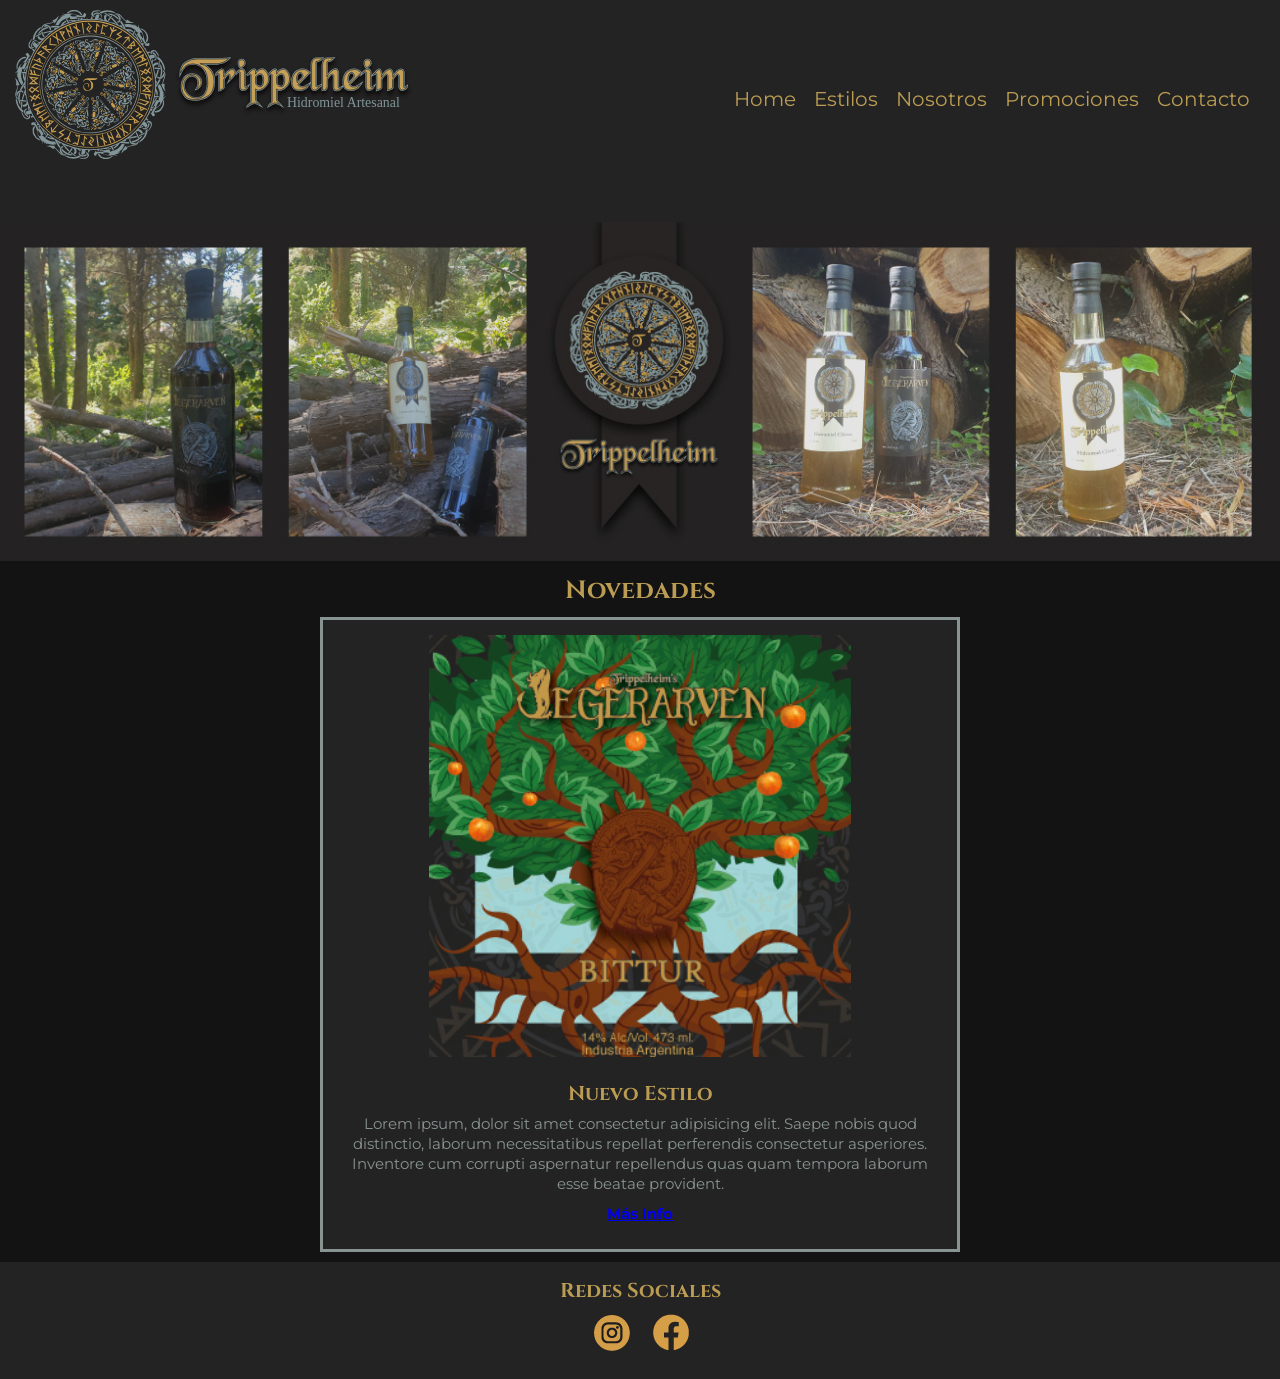
==== index.html @ 4714e565 "subida de repositorio" ====
<!DOCTYPE html>
<html lang="en">
<head>
	<meta charset="UTF-8">
	<meta name="viewport" content="width=device-width, initial-scale=1.0">
	<title>Trippelheim Hidromiel Artesanal</title>
	<link rel="stylesheet" href="css/style.css">

	<link rel="stylesheet" href="css/animate.css">
    <link rel="stylesheet" href="https://cdnjs.cloudflare.com/ajax/libs/animate.css/4.1.1/animate.min.css"/>

</head>
<body class="contenedor">
	<header class="encabezado" id="header">
		<nav>
		<a href="index.html">
			<img src="img/isologotipo.svg" alt="Isologotipo de Trippelheim" id="isologotipo" class="animate__animated animate__fadeInLeft">
		</a>
			<ul>
				<li><a href="index.html">Home</a></li>
				<li><a href="paginas/estilos.html">Estilos</a></li>
				<li><a href="paginas/nosotros.html">Nosotros</a></li>
				<li><a href="paginas/promociones.html">Promociones</a></li>
				<li><a href="paginas/contacto.html">Contacto</a></li>
			</ul>
	    </nav>
		<img src="img/header.jpg" alt="Hidromiel Artesanal" width="100%">
	</header>
	<main class="novedades" id="main">
		<section class="textCenter">
			<h1 class="animate__animated animate__fadeInDown">Novedades</h1>
			<!--Carrousel de novedades con sus imgs respectivas-->
			<article class="bgBlack">
				<img src="img/nuevo-estilo.jpg" alt="Nuevo Estilo de Trippelheim Latas Bittur">
				<h2>Nuevo Estilo</h2>
				<p>Lorem ipsum, dolor sit amet consectetur adipisicing elit. Saepe nobis quod distinctio, laborum necessitatibus repellat perferendis consectetur asperiores. Inventore cum corrupti aspernatur repellendus quas quam tempora laborum esse beatae provident.</p>
				<h4><a href="paginas/estilos.html#bittur">Más Info</a></h4>
			</article>
		</section>
	</main>
	<footer class="pie textCenter bgBlack" id="footer">
		<div class="wow animate__animated animate__fadeInUp">
			<h3>Redes Sociales</h3>
			<a href="https://instagram.com/trippelheim" target="_blank">
				<img src="img/instagram.png" alt="Instagram Trippelheim">
			</a>
			<a href="https://facebook.com/Trippelheim" target="_blank">
				<img src="img/facebook.png" alt="Facebook Trippelheim">
			</a>
		</div>
	</footer>

	<script src="js/wow.min.js"></script>
    <script>
    	new WOW().init();
    </script>

</body>
</html>
---- css/style.css ----
@import url('https://fonts.googleapis.com/css2?family=Cinzel:wght@400;600&family=Montserrat:ital,wght@0,300;0,600;1,300;1,800&display=swap');

*{
    font-family: 'Montserrat', sans-serif;
    margin: 0;
    padding: 0;
    box-sizing: border-box;
}

html{
    font-size: 62.5%;
}

body{
    background-color: #131313;
}

h1, h2, h3{
    color: #BA9C53;
    font-family: 'Cinzel', serif;
    font-size: 1.4rem;
}

h1{
    margin-top: 10px;
}

h4{
    font-size: 1.3rem;
}

p{
    color: #879492;
    line-height: 2rem;
    font-size: 1.3rem;
}

legend{
    color: #BA9C53;
    font-family: 'Cinzel', serif;
    font-size: 1.4rem;
}

.encabezado #isologotipo{
    width: 200px;
    margin-bottom: 30px;
}

/* inicia botonera */
.encabezado nav{
    background-color: #242323;
    position: sticky;
    top: 0;
    padding: 10px 15px;
    display: flex;
    flex-direction: column;
    align-items: center;
}
    
    .encabezado nav a{
        text-decoration: none;
    }

    .encabezado nav ul{
        display: flex;
    }

        .encabezado nav ul li{
            list-style: none;
            margin-right: 10px;
        }

            .encabezado nav ul li a{
                color: #BA9C53;
                text-decoration: none;
                font-size: 1rem;
            }

            .encabezado nav ul li a:hover{
                font-weight: 600;
                color: #879492;
            }
/* termina botonera */

.textCenter{
    text-align: center;
}

.textGold{
    color: #BA9C53;
}

.textSilver{
    color: #879492;
}

.bgBlack{
    background-color: #242323;
}

.novedades section article{
    width: 70%;
    height: auto;
    line-height: 4rem;
    overflow: auto;
    margin: 10px auto;
    margin-top: 10px;
    margin-bottom: 10px;
    padding: 15px;
    box-sizing: border-box;
    border: solid 3px #879492;
}
    
    .novedades section article img{
        width: 90%;
    }

.estilos section article{
    width: 70%;
    height: auto;
    line-height: 5rem;
    overflow: auto;
    margin: 10px auto;
    margin-top: 10px;
    margin-bottom: 10px;
    padding: 15px;
    box-sizing: border-box;
    border: solid 3px #879492;
    background-color: #242323;
}

    .estilos section article img{
        width: 90%;
    }

.nosotros section article{
    width: 70%;
    height: auto;
    line-height: 4rem;
    overflow: auto;
    margin: 10px auto;
    margin-top: 10px;
    margin-bottom: 10px;
    padding: 15px;
    box-sizing: border-box;
    border: solid 3px #879492;
    background-color: #242323;
}

.nosotros section div{
    width: 70%;
    height: auto;
    margin: 10px auto;
    box-sizing: border-box;
    display: flex;
    flex-direction: column;
    align-items: center;
}

    .nosotros section div img{
        width: 100%;
        height: auto;
        display: flex;
        flex-direction: column;
        align-items: center;
    }

.form section article{
    width: 70%;
    height: auto;
    line-height: 3rem;
    overflow: auto;
    margin: 5px auto;
    margin-top: 10px;
    margin-bottom: 10px;
    padding: 10px;
    font-size: 1.2rem;
    color: #879492;
}

.table section table{
    line-height: 2rem;
    overflow: auto;
    margin: 5px auto;
    margin-top: 5px;
    margin-bottom: 5px;
    padding: 10px;
    font-size: 1rem;
    color: #879492;
}

.pie{
    padding: 15px 0;
}

    .pie a{
        text-decoration: none;
    }

.contenedor{
    display: grid;
    grid-template-columns: 1fr;
    grid-template-rows: auto;
    grid-template-areas: "header" "main" "footer";
}

#header{
    grid-area: header;
}

#main{
    grid-area: main;
}

#footer{
    grid-area: footer;
}

/* media queries */
@media (min-width: 368px){

    .encabezado nav ul li{
                margin-right: 15px;
    }

        .encabezado nav ul li a{
                    font-size: 1.2rem;
                }

    .nosotros section div img{
        width: 90%;
    }
}

@media (min-width: 768px){
    .contenedor{
        grid-template-columns: 2fr;
        grid-template-rows: auto;
        grid-template-areas: "header header" "main main" "footer footer";
    }

    .encabezado #isologotipo{
    width: 300px;
    margin-bottom: 50px;
    }

    .encabezado nav ul li a{
                font-size: 1.7rem;
            }

    .form section article{
        width: 100%;
        height: auto;
        line-height: 4rem;
        overflow: auto;
        margin: 10px auto;
        margin-top: 10px;
        margin-bottom: 10px;
        padding: 10px;
        font-size: 1.5rem;
        color: #879492;
    }

    .table section table{
    line-height: 3rem;
    overflow: auto;
    margin: 10px auto;
    margin-top: 10px;
    margin-bottom: 10px;
    padding: 15px;
    font-size: 1.5rem;
    color: #879492;
    }

    h1, h2, h3{
    font-size: 1.7rem;
    }

    h4{
        font-size: 1.5rem;
    }

    p{
        font-size: 1.5rem;
    }

    #main{
        display: flex;
        flex-direction: column;
        align-items: center;
    }

    .novedades section article{
        width: 50%;
    }

        .novedades section article img{
            width:70%;
            height: auto;
        }

    .estilos section article{
        width: 50%;
    }

        .estilos section article img{
            width: 70%;
            height: auto;
        }
    .nosotros section div img{
        width: 70%;
    }
}

@media (min-width: 1024px){
    .contenedor{
        grid-template-columns: 3fr;
        grid-template-rows: auto;
        grid-template-areas: "header header header" 
        "main main main" "footer footer footer";
    }

    .encabezado #isologotipo{
    width: 400px;
    margin-bottom: 50px;
    }

    .encabezado nav{
        background-color: #242323;
        position: sticky;
        top: 0;
        padding: 10px 15px;
        width: 100%;
        flex-direction: row;
        justify-content: space-between;
    }
        
        .encabezado nav a{
            text-decoration: none;
        }

        .encabezado nav ul{
            display: inline-block;
            margin-left: 15px;
        }

            .encabezado nav ul li{
                list-style: none;
                display: inline-block;
                margin-right: 15px;
                margin-top: -20px;
                height: 30px;
                vertical-align: middle;
            }

                .encabezado nav ul li a{
                    color: #BA9C53;
                    text-decoration: none;
                    font-size: 2rem;
                }

    h1{
        font-size: 2.5rem;
    }

    h2, h3{
    font-size: 2rem;
    }
}
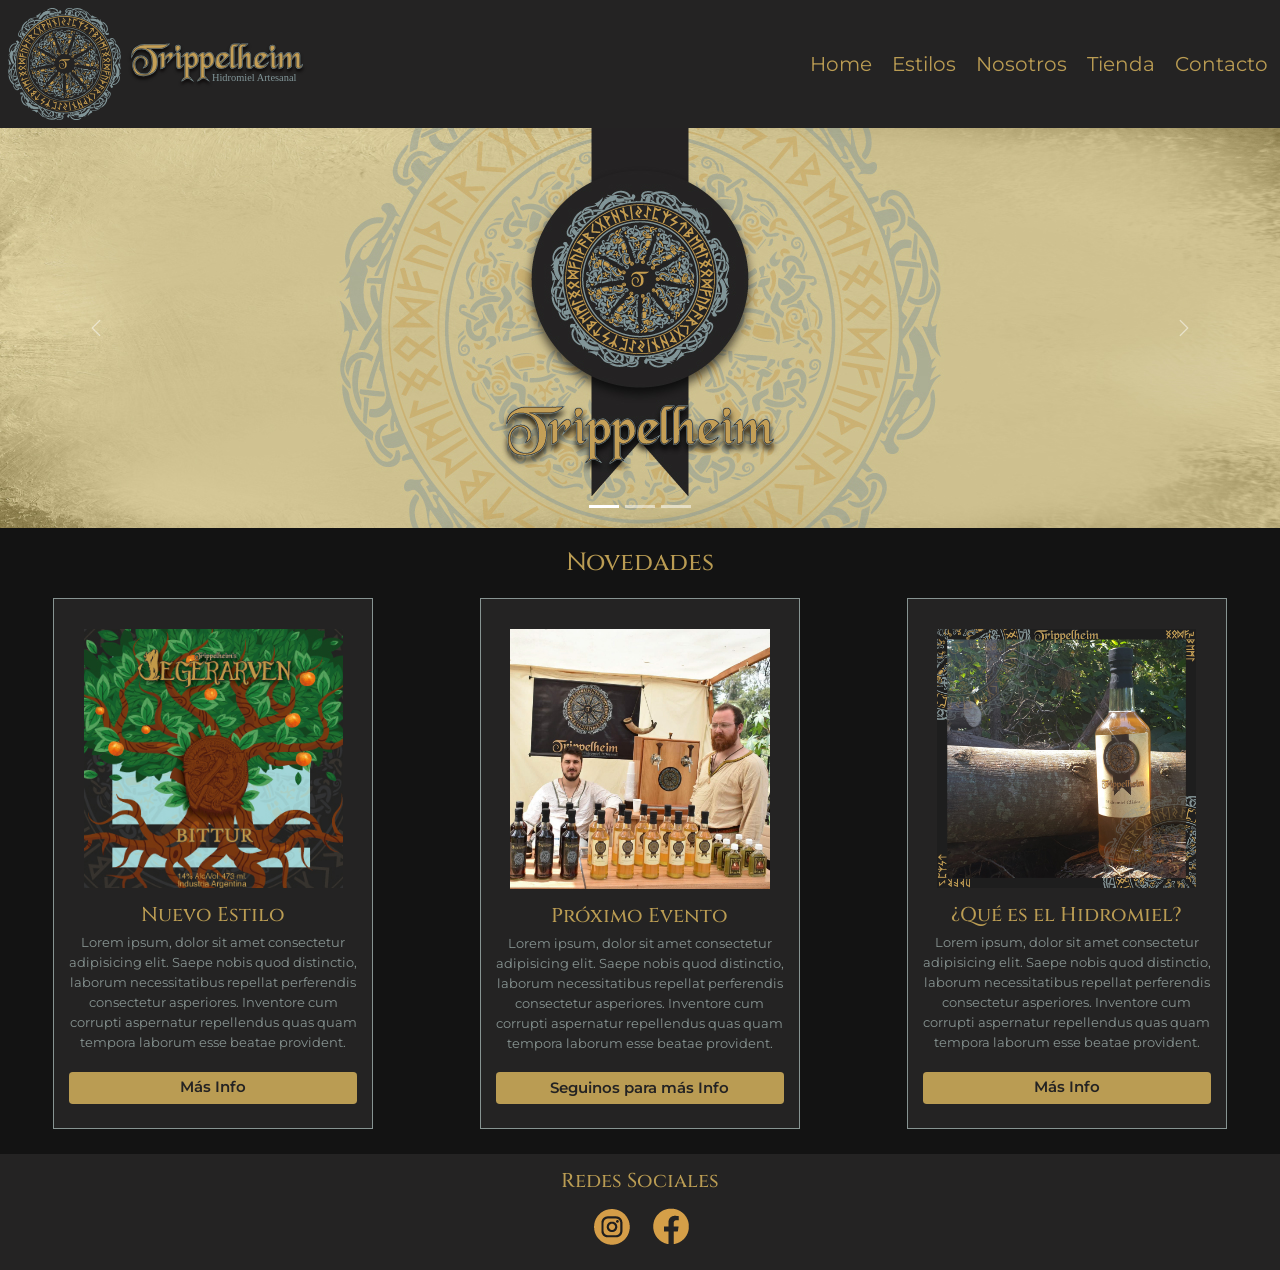
==== commit e1bad2b1: "ultimos detalles de bootstrap" ====
--- a/index.html
+++ b/index.html
@@ -4,38 +4,102 @@
 	<meta charset="UTF-8">
 	<meta name="viewport" content="width=device-width, initial-scale=1.0">
 	<title>Trippelheim Hidromiel Artesanal</title>
+	<link href="https://cdn.jsdelivr.net/npm/bootstrap@5.1.3/dist/css/bootstrap.min.css" rel="stylesheet" integrity="sha384-1BmE4kWBq78iYhFldvKuhfTAU6auU8tT94WrHftjDbrCEXSU1oBoqyl2QvZ6jIW3" crossorigin="anonymous">
 	<link rel="stylesheet" href="css/style.css">
-
 	<link rel="stylesheet" href="css/animate.css">
     <link rel="stylesheet" href="https://cdnjs.cloudflare.com/ajax/libs/animate.css/4.1.1/animate.min.css"/>
 
 </head>
 <body class="contenedor">
 	<header class="encabezado" id="header">
-		<nav>
-		<a href="index.html">
-			<img src="img/isologotipo.svg" alt="Isologotipo de Trippelheim" id="isologotipo" class="animate__animated animate__fadeInLeft">
-		</a>
-			<ul>
-				<li><a href="index.html">Home</a></li>
-				<li><a href="paginas/estilos.html">Estilos</a></li>
-				<li><a href="paginas/nosotros.html">Nosotros</a></li>
-				<li><a href="paginas/promociones.html">Promociones</a></li>
-				<li><a href="paginas/contacto.html">Contacto</a></li>
-			</ul>
-	    </nav>
-		<img src="img/header.jpg" alt="Hidromiel Artesanal" width="100%">
+		<!-- inicia la nav -->
+		<nav class="navbar sticky-top navbar-expand-lg navbar-dark" id="nav">
+			<div class="container-fluid">
+			    <a class="navbar-brand" href="index.html">
+			    	<img src="img/logo.svg" alt="Isologotipo Trippelheim Hidromiel Artesanal" class="w-50" id="logo">
+			    	<img src="img/isologotipo.svg" alt="Isologotipo Trippelheim Hidromiel Artesanal" class="w-100" id="iso">
+			    </a>
+			    <button class="navbar-toggler" type="button" data-bs-toggle="collapse" data-bs-target="#navbarSupportedContent" aria-controls="navbarSupportedContent" aria-expanded="false" aria-label="Toggle navigation">
+			      <span class="navbar-toggler-icon"></span>
+			    </button>
+			    <div class="collapse navbar-collapse" id="navbarSupportedContent">
+			      	<ul class="navbar-nav ms-auto mb-2 mb-lg-0">
+				        <li class="nav-item">
+				          <a class="nav-link" aria-current="page" href="index.html">Home</a>
+				        </li>
+				        <li class="nav-item">
+				          <a class="nav-link" href="paginas/estilos.html">Estilos</a>
+				        </li>
+				       	<li class="nav-item">
+				          <a class="nav-link" href="paginas/nosotros.html">Nosotros</a>
+				        </li>
+				       	<li class="nav-item">
+				          <a class="nav-link" href="paginas/tienda.html">Tienda</a>
+				        </li>
+				       	<li class="nav-item">
+				          <a class="nav-link" href="paginas/contacto.html">Contacto</a>
+				        </li>
+			      	</ul>
+			    </div>
+			</div>
+		</nav>
+		<!-- fin de nav -->
+
+	    <!-- inicia carousel -->
+		<div id="carouselExampleIndicators" class="carousel slide" data-bs-ride="carousel">
+			<div class="carousel-indicators">
+			    <button type="button" data-bs-target="#carouselExampleIndicators" data-bs-slide-to="0" class="active" aria-current="true" aria-label="Slide 1"></button>
+			    <button type="button" data-bs-target="#carouselExampleIndicators" data-bs-slide-to="1" aria-label="Slide 2"></button>
+			    <button type="button" data-bs-target="#carouselExampleIndicators" data-bs-slide-to="2" aria-label="Slide 3"></button>
+			</div>
+			<div class="carousel-inner">
+			    <div class="carousel-item active">
+				    <img src="img/header1.jpg" class="d-block w-100" alt="Hidromiel Artesanal Trippelheim">
+			    </div>
+			    <div class="carousel-item">
+			        <img src="img/header2.jpg" class="d-block w-100" alt="Jegerarven Aperitivos Artesanales de Trippelheim">
+			    </div>
+			    <div class="carousel-item">
+			        <img src="img/header3.jpg" class="d-block w-100" alt="Nerion I Pyment Artesanal de Trippelheim">
+			    </div>
+			</div>
+			<button class="carousel-control-prev" type="button" data-bs-target="#carouselExampleIndicators" data-bs-slide="prev">
+			    <span class="carousel-control-prev-icon" aria-hidden="true"></span>
+			    <span class="visually-hidden">Previous</span>
+			</button>
+			<button class="carousel-control-next" type="button" data-bs-target="#carouselExampleIndicators" data-bs-slide="next">
+			    <span class="carousel-control-next-icon" aria-hidden="true"></span>
+			    <span class="visually-hidden">Next</span>
+			</button>
+		</div>
+	    <!-- fin de carousel -->
 	</header>
-	<main class="novedades" id="main">
+	<main class="box py-3" id="main">
 		<section class="textCenter">
-			<h1 class="animate__animated animate__fadeInDown">Novedades</h1>
-			<!--Carrousel de novedades con sus imgs respectivas-->
-			<article class="bgBlack">
-				<img src="img/nuevo-estilo.jpg" alt="Nuevo Estilo de Trippelheim Latas Bittur">
-				<h2>Nuevo Estilo</h2>
-				<p>Lorem ipsum, dolor sit amet consectetur adipisicing elit. Saepe nobis quod distinctio, laborum necessitatibus repellat perferendis consectetur asperiores. Inventore cum corrupti aspernatur repellendus quas quam tempora laborum esse beatae provident.</p>
-				<h4><a href="paginas/estilos.html#bittur">Más Info</a></h4>
-			</article>
+			<div class="container-fluid">
+				<div class="row">
+					<h1 class="animate__animated animate__fadeInDown mt-3">Novedades</h1>
+					<!--Carrousel de novedades con sus imgs respectivas-->
+					<article class="col-lg-3 bgBlack py-4">
+						<img src="img/nuevo-estilo.jpg" alt="Nuevo Estilo de Trippelheim Latas Bittur" class="py-4">
+						<h2>Nuevo Estilo</h2>
+						<p>Lorem ipsum, dolor sit amet consectetur adipisicing elit. Saepe nobis quod distinctio, laborum necessitatibus repellat perferendis consectetur asperiores. Inventore cum corrupti aspernatur repellendus quas quam tempora laborum esse beatae provident.</p>
+						<a href="paginas/estilos.html#bittur" class="btn btnGold w-100">Más Info</a>
+					</article>
+					<article class="col-lg-3 bgBlack py-4">
+						<img src="img/nosotros2.jpg" alt="Próximas ferias" class="py-4">
+						<h2>Próximo Evento</h2>
+						<p>Lorem ipsum, dolor sit amet consectetur adipisicing elit. Saepe nobis quod distinctio, laborum necessitatibus repellat perferendis consectetur asperiores. Inventore cum corrupti aspernatur repellendus quas quam tempora laborum esse beatae provident.</p>
+						<a href="https://instagram.com/trippelheim" target="_blank" class="btn btnGold w-100">Seguinos para más Info</a>
+					</article>
+					<article class="col-lg-3 bgBlack py-4">
+						<img src="img/hidromiel.jpg" alt="Hidromiel Clásico de Trippelheim" class="py-4">
+						<h2>¿Qué es el Hidromiel?</h2>
+						<p>Lorem ipsum, dolor sit amet consectetur adipisicing elit. Saepe nobis quod distinctio, laborum necessitatibus repellat perferendis consectetur asperiores. Inventore cum corrupti aspernatur repellendus quas quam tempora laborum esse beatae provident.</p>
+						<a href="paginas/nosotros.html#hidromiel" class="btn btnGold w-100">Más Info</a>
+					</article>
+				</div>
+			</div>
 		</section>
 	</main>
 	<footer class="pie textCenter bgBlack" id="footer">
@@ -45,15 +109,14 @@
 				<img src="img/instagram.png" alt="Instagram Trippelheim">
 			</a>
 			<a href="https://facebook.com/Trippelheim" target="_blank">
-				<img src="img/facebook.png" alt="Facebook Trippelheim">
+				<img src="img/facebook.png" alt="Facebook Trippelheim" class="img-fluid">
 			</a>
 		</div>
 	</footer>
-
+	<script src="https://cdn.jsdelivr.net/npm/bootstrap@5.1.3/dist/js/bootstrap.bundle.min.js" integrity="sha384-ka7Sk0Gln4gmtz2MlQnikT1wXgYsOg+OMhuP+IlRH9sENBO0LRn5q+8nbTov4+1p" crossorigin="anonymous"></script>
 	<script src="js/wow.min.js"></script>
     <script>
     	new WOW().init();
     </script>
-
 </body>
 </html>
--- a/css/style.css
+++ b/css/style.css
@@ -18,7 +18,7 @@
 h1, h2, h3{
     color: #BA9C53;
     font-family: 'Cinzel', serif;
-    font-size: 1.4rem;
+    font-size: 1.7rem;
 }
 
 h1{
@@ -46,41 +46,31 @@
     margin-bottom: 30px;
 }
 
-/* inicia botonera */
-.encabezado nav{
-    background-color: #242323;
+#nav{
+    background-color: #242323; 
     position: sticky;
-    top: 0;
-    padding: 10px 15px;
-    display: flex;
-    flex-direction: column;
-    align-items: center;
-}
-    
-    .encabezado nav a{
+}
+
+    #nav ul li a{
+        color: #BA9C53;
         text-decoration: none;
-    }
-
-    .encabezado nav ul{
-        display: flex;
-    }
-
-        .encabezado nav ul li{
-            list-style: none;
-            margin-right: 10px;
-        }
-
-            .encabezado nav ul li a{
-                color: #BA9C53;
-                text-decoration: none;
-                font-size: 1rem;
-            }
-
-            .encabezado nav ul li a:hover{
+        font-size: 2rem;
+        font-family: 'Montserrat', sans-serif;
+        margin-left: 10px;
+    }
+
+    #nav ul li a:hover{
                 font-weight: 600;
                 color: #879492;
             }
-/* termina botonera */
+
+.btnGold{
+    background-color: #BA9C53;
+    font-family: 'Montserrat', sans-serif;
+    color: #242323;
+    font-size: 1.5rem;
+    font-weight: 600;
+}
 
 .textCenter{
     text-align: center;
@@ -94,42 +84,46 @@
     color: #879492;
 }
 
+.textSize{
+    font-size: 1.5rem;
+}
+
+.textSize2{
+    font-size: 1.3rem;
+}
+
 .bgBlack{
     background-color: #242323;
 }
 
-.novedades section article{
-    width: 70%;
-    height: auto;
-    line-height: 4rem;
-    overflow: auto;
-    margin: 10px auto;
-    margin-top: 10px;
-    margin-bottom: 10px;
+.bgGold{
+    background-color: #BA9C53;
+}
+
+.bgSilver{
+    background-color: #879492;
+}
+
+.accordion-button.collapsed {
+  background: #242323
+}
+
+.accordion-button.collapsed::after {
+  background-image: url("data:image/svg+xml,%3csvg xmlns='http://www.w3.org/2000/svg' viewBox='0 0 16 16' fill='%23fff'%3e%3cpath fill-rule='evenodd' d='M1.646 4.646a.5.5 0 0 1 .708 0L8 10.293l5.646-5.647a.5.5 0 0 1 .708.708l-6 6a.5.5 0 0 1-.708 0l-6-6a.5.5 0 0 1 0-.708z'/%3e%3c/svg%3e");
+}
+
+.box section article{
+    line-height: 5rem;
+    overflow: auto;
+    margin: 5px auto;
+    margin-top: 15px;
+    margin-bottom: 15px;
     padding: 15px;
     box-sizing: border-box;
-    border: solid 3px #879492;
+    border: solid 1.5px #879492;
 }
     
-    .novedades section article img{
-        width: 90%;
-    }
-
-.estilos section article{
-    width: 70%;
-    height: auto;
-    line-height: 5rem;
-    overflow: auto;
-    margin: 10px auto;
-    margin-top: 10px;
-    margin-bottom: 10px;
-    padding: 15px;
-    box-sizing: border-box;
-    border: solid 3px #879492;
-    background-color: #242323;
-}
-
-    .estilos section article img{
+    .box section article img{
         width: 90%;
     }
 
@@ -143,7 +137,7 @@
     margin-bottom: 10px;
     padding: 15px;
     box-sizing: border-box;
-    border: solid 3px #879492;
+    border: solid 1.5px #879492;
     background-color: #242323;
 }
 
@@ -166,26 +160,26 @@
     }
 
 .form section article{
-    width: 70%;
+    width: 100%;
     height: auto;
-    line-height: 3rem;
-    overflow: auto;
-    margin: 5px auto;
+    line-height: 5rem;
+    overflow: auto;
+    margin: 10px auto;
     margin-top: 10px;
     margin-bottom: 10px;
     padding: 10px;
-    font-size: 1.2rem;
+    font-size: 1.5rem;
     color: #879492;
 }
 
 .table section table{
-    line-height: 2rem;
-    overflow: auto;
-    margin: 5px auto;
-    margin-top: 5px;
-    margin-bottom: 5px;
+    line-height: 3rem;
+    overflow: auto;
+    margin: 10px auto;
+    margin-top: 10px;
+    margin-bottom: 10px;
     padding: 10px;
-    font-size: 1rem;
+    font-size: 1.5rem;
     color: #879492;
 }
 
@@ -197,168 +191,25 @@
         text-decoration: none;
     }
 
-.contenedor{
-    display: grid;
-    grid-template-columns: 1fr;
-    grid-template-rows: auto;
-    grid-template-areas: "header" "main" "footer";
-}
-
-#header{
-    grid-area: header;
-}
-
-#main{
-    grid-area: main;
-}
-
-#footer{
-    grid-area: footer;
-}
-
 /* media queries */
+@media (max-width: 368px){
+    #iso{
+        display: none;
+    }
+}
+
 @media (min-width: 368px){
-
-    .encabezado nav ul li{
-                margin-right: 15px;
-    }
-
-        .encabezado nav ul li a{
-                    font-size: 1.2rem;
-                }
 
     .nosotros section div img{
         width: 90%;
     }
+
+    #logo{
+        display: none;
+    }
 }
 
 @media (min-width: 768px){
-    .contenedor{
-        grid-template-columns: 2fr;
-        grid-template-rows: auto;
-        grid-template-areas: "header header" "main main" "footer footer";
-    }
-
-    .encabezado #isologotipo{
-    width: 300px;
-    margin-bottom: 50px;
-    }
-
-    .encabezado nav ul li a{
-                font-size: 1.7rem;
-            }
-
-    .form section article{
-        width: 100%;
-        height: auto;
-        line-height: 4rem;
-        overflow: auto;
-        margin: 10px auto;
-        margin-top: 10px;
-        margin-bottom: 10px;
-        padding: 10px;
-        font-size: 1.5rem;
-        color: #879492;
-    }
-
-    .table section table{
-    line-height: 3rem;
-    overflow: auto;
-    margin: 10px auto;
-    margin-top: 10px;
-    margin-bottom: 10px;
-    padding: 15px;
-    font-size: 1.5rem;
-    color: #879492;
-    }
-
-    h1, h2, h3{
-    font-size: 1.7rem;
-    }
-
-    h4{
-        font-size: 1.5rem;
-    }
-
-    p{
-        font-size: 1.5rem;
-    }
-
-    #main{
-        display: flex;
-        flex-direction: column;
-        align-items: center;
-    }
-
-    .novedades section article{
-        width: 50%;
-    }
-
-        .novedades section article img{
-            width:70%;
-            height: auto;
-        }
-
-    .estilos section article{
-        width: 50%;
-    }
-
-        .estilos section article img{
-            width: 70%;
-            height: auto;
-        }
-    .nosotros section div img{
-        width: 70%;
-    }
-}
-
-@media (min-width: 1024px){
-    .contenedor{
-        grid-template-columns: 3fr;
-        grid-template-rows: auto;
-        grid-template-areas: "header header header" 
-        "main main main" "footer footer footer";
-    }
-
-    .encabezado #isologotipo{
-    width: 400px;
-    margin-bottom: 50px;
-    }
-
-    .encabezado nav{
-        background-color: #242323;
-        position: sticky;
-        top: 0;
-        padding: 10px 15px;
-        width: 100%;
-        flex-direction: row;
-        justify-content: space-between;
-    }
-        
-        .encabezado nav a{
-            text-decoration: none;
-        }
-
-        .encabezado nav ul{
-            display: inline-block;
-            margin-left: 15px;
-        }
-
-            .encabezado nav ul li{
-                list-style: none;
-                display: inline-block;
-                margin-right: 15px;
-                margin-top: -20px;
-                height: 30px;
-                vertical-align: middle;
-            }
-
-                .encabezado nav ul li a{
-                    color: #BA9C53;
-                    text-decoration: none;
-                    font-size: 2rem;
-                }
-
     h1{
         font-size: 2.5rem;
     }
